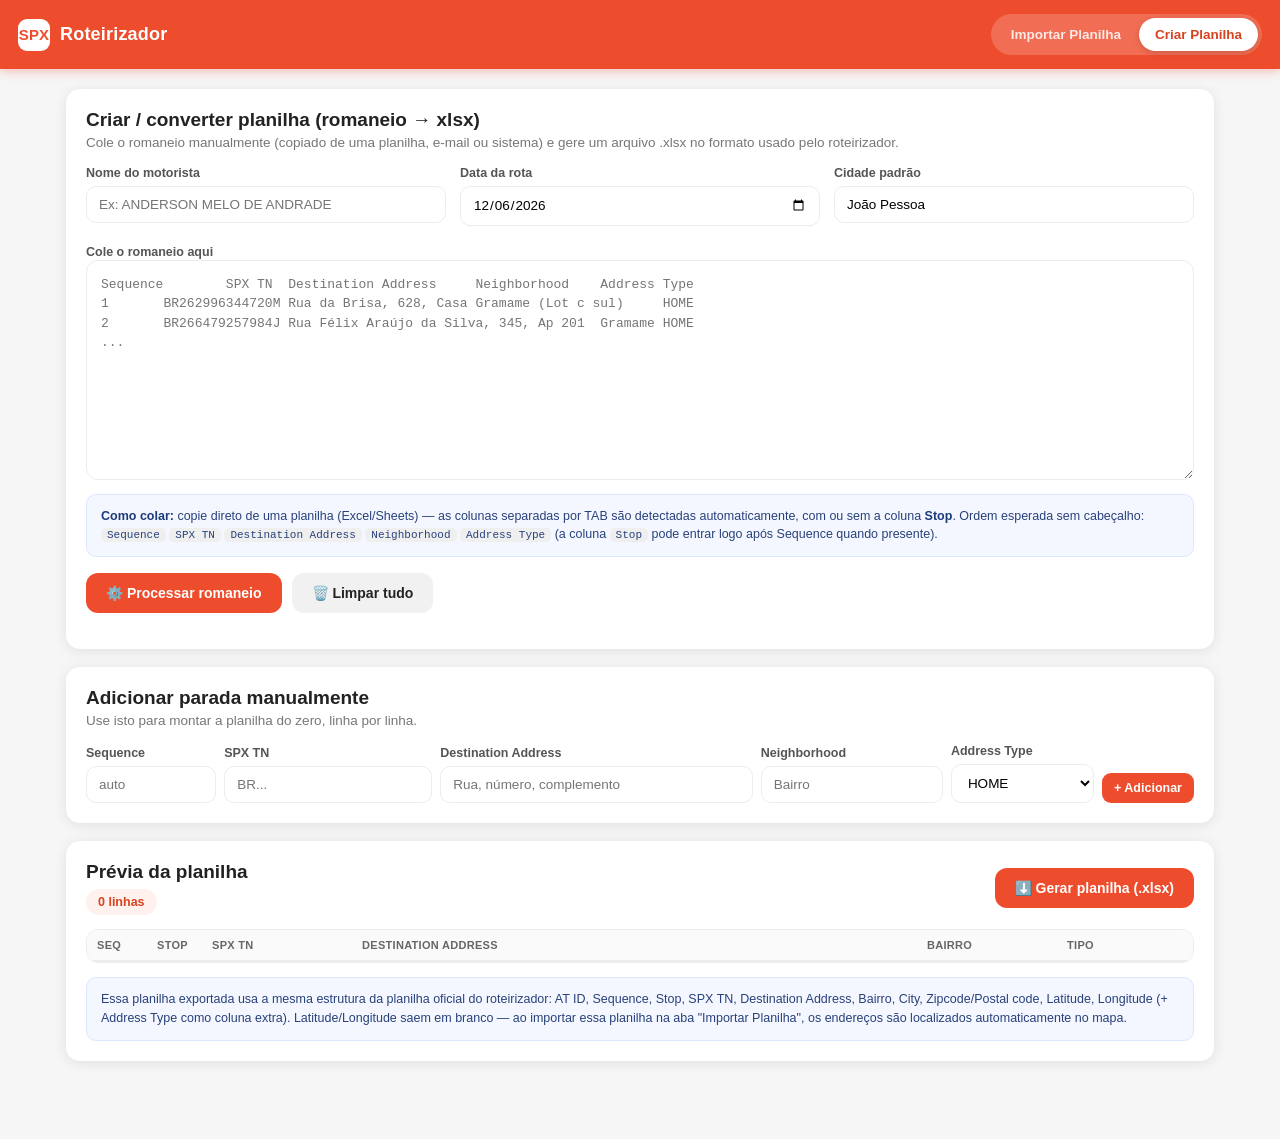
==== criar-planilha.html @ 4bb12d8b "a5t" ====
<!DOCTYPE html>
<html lang="pt-BR">
<head>
<meta charset="UTF-8">
<meta name="viewport" content="width=device-width, initial-scale=1.0">
<title>Roteirizador SPX — Criar Planilha</title>
<link rel="stylesheet" href="css/style.css">
</head>
<body>

<div class="topbar">
  <div class="brand"><span class="box">SPX</span> Roteirizador</div>
  <div class="tabs">
    <a class="tab-btn" href="index.html">Importar Planilha</a>
    <a class="tab-btn active" href="criar-planilha.html">Criar Planilha</a>
  </div>
</div>

<main>

  <div class="card">
    <h2>Criar / converter planilha (romaneio → xlsx)</h2>
    <div class="sub">Cole o romaneio manualmente (copiado de uma planilha, e-mail ou sistema) e gere um arquivo .xlsx no formato usado pelo roteirizador.</div>

    <div class="form-grid">
      <div class="field">
        <label>Nome do motorista</label>
        <input type="text" id="driverName" placeholder="Ex: ANDERSON MELO DE ANDRADE">
      </div>
      <div class="field">
        <label>Data da rota</label>
        <input type="date" id="routeDate">
      </div>
      <div class="field">
        <label>Cidade padrão</label>
        <input type="text" id="defaultCity" value="João Pessoa">
      </div>
    </div>

    <label style="font-size:12.5px;font-weight:700;color:#555;">Cole o romaneio aqui</label>
    <textarea id="romaneioInput" placeholder="Sequence	SPX TN	Destination Address	Neighborhood	Address Type
1	BR262996344720M	Rua da Brisa, 628, Casa	Gramame (Lot c sul)	HOME
2	BR266479257984J	Rua Félix Araújo da Silva, 345, Ap 201	Gramame	HOME
..."></textarea>
    <div class="hint-box">
      <b>Como colar:</b> copie direto de uma planilha (Excel/Sheets) — as colunas separadas por TAB são detectadas automaticamente, com ou sem a coluna <b>Stop</b>. Ordem esperada sem cabeçalho: <span class="kbd">Sequence</span> <span class="kbd">SPX TN</span> <span class="kbd">Destination Address</span> <span class="kbd">Neighborhood</span> <span class="kbd">Address Type</span> (a coluna <span class="kbd">Stop</span> pode entrar logo após Sequence quando presente).
    </div>
    <div class="toolbar">
      <button class="btn btn-primary" id="btnParse">⚙️ Processar romaneio</button>
      <button class="btn btn-ghost" id="btnClearAll">🗑️ Limpar tudo</button>
    </div>
  </div>

  <div class="card">
    <h2>Adicionar parada manualmente</h2>
    <div class="sub">Use isto para montar a planilha do zero, linha por linha.</div>
    <div class="add-row-grid">
      <div class="field"><label>Sequence</label><input type="number" id="mSeq" placeholder="auto"></div>
      <div class="field"><label>SPX TN</label><input type="text" id="mTn" placeholder="BR..."></div>
      <div class="field"><label>Destination Address</label><input type="text" id="mAddr" placeholder="Rua, número, complemento"></div>
      <div class="field"><label>Neighborhood</label><input type="text" id="mBairro" placeholder="Bairro"></div>
      <div class="field">
        <label>Address Type</label>
        <select id="mType"><option>HOME</option><option>OFFICE</option><option>OTHER</option></select>
      </div>
      <button class="btn btn-primary btn-sm" id="btnAddRow">+ Adicionar</button>
    </div>
  </div>

  <div class="card">
    <div style="display:flex;justify-content:space-between;align-items:center;flex-wrap:wrap;gap:10px;margin-bottom:14px;">
      <div>
        <h2 style="margin-bottom:6px;">Prévia da planilha</h2>
        <span class="stat-pill" id="rowCountPill">0 linhas</span>
      </div>
      <button class="btn btn-primary" id="btnExport">⬇️ Gerar planilha (.xlsx)</button>
    </div>
    <div class="table-wrap">
      <table class="preview">
        <thead>
          <tr>
            <th style="width:60px;">Seq</th>
            <th style="width:55px;">Stop</th>
            <th style="width:150px;">SPX TN</th>
            <th>Destination Address</th>
            <th style="width:140px;">Bairro</th>
            <th style="width:100px;">Tipo</th>
            <th style="width:36px;"></th>
          </tr>
        </thead>
        <tbody id="previewBody"></tbody>
      </table>
    </div>
    <div class="hint-box" style="margin-top:14px;">
      Essa planilha exportada usa a mesma estrutura da planilha oficial do roteirizador: AT ID, Sequence, Stop, SPX TN, Destination Address, Bairro, City, Zipcode/Postal code, Latitude, Longitude (+ Address Type como coluna extra). Latitude/Longitude saem em branco — ao importar essa planilha na aba "Importar Planilha", os endereços são localizados automaticamente no mapa.
    </div>
  </div>

</main>

<div class="toast" id="toast"></div>

<script src="vendor/xlsx.full.min.js"></script>
<script src="js/common.js"></script>
<script src="js/convert.js"></script>
</body>
</html>
---- css/style.css ----
:root{
  --spx-orange:#EE4D2D;
  --spx-orange-dark:#D6431F;
  --spx-orange-light:#FFF1EE;
  --bg:#F6F6F6;
  --white:#FFFFFF;
  --text:#222222;
  --muted:#767676;
  --border:#ECECEC;
  --success:#1E8E3E;
  --success-light:#E8F5E9;
  --danger:#D5342E;
  --danger-light:#FDEAEA;
  --radius:14px;
  --radius-sm:9px;
  --shadow:0 2px 14px rgba(0,0,0,.09);
  --shadow-lg:0 8px 30px rgba(0,0,0,.18);
}
*{box-sizing:border-box;}
html,body{margin:0;padding:0;height:100%;}
body{
  font-family:-apple-system,BlinkMacSystemFont,'Segoe UI',Roboto,Arial,sans-serif;
  background:var(--bg);
  color:var(--text);
  -webkit-font-smoothing:antialiased;
}
a{color:inherit;}
button{font-family:inherit;cursor:pointer;}
input,select,textarea{font-family:inherit;}

/* ---------- Top bar ---------- */
.topbar{
  background:var(--spx-orange);
  color:#fff;
  padding:14px 18px;
  display:flex;
  align-items:center;
  justify-content:space-between;
  gap:16px;
  box-shadow:0 2px 10px rgba(238,77,45,.35);
  position:sticky;
  top:0;
  z-index:500;
}
.brand{display:flex;align-items:center;gap:10px;font-weight:800;font-size:18px;letter-spacing:.2px;}
.brand .box{
  width:32px;height:32px;border-radius:9px;background:#fff;color:var(--spx-orange);
  display:flex;align-items:center;justify-content:center;font-weight:800;font-size:15px;
}
.tabs{display:flex;background:rgba(255,255,255,.18);padding:4px;border-radius:999px;gap:2px;}
.tab-btn{
  display:inline-block;text-decoration:none;
  border:none;background:transparent;color:#fff;padding:9px 16px;border-radius:999px;
  font-weight:600;font-size:13.5px;opacity:.85;transition:.15s;white-space:nowrap;
}
.tab-btn.active{background:#fff;color:var(--spx-orange-dark);opacity:1;box-shadow:0 2px 6px rgba(0,0,0,.15);}

main{max-width:1180px;margin:0 auto;padding:20px 16px 60px;}

.card{background:var(--white);border-radius:var(--radius);box-shadow:var(--shadow);padding:20px;margin-bottom:18px;}
.card h2{margin:0 0 4px;font-size:19px;}
.card .sub{color:var(--muted);font-size:13.5px;margin-bottom:16px;}

/* ---------- Dropzone ---------- */
.dropzone{
  display:flex;flex-direction:column;align-items:center;justify-content:center;
  border:2px dashed #F0B7A9;background:var(--spx-orange-light);border-radius:var(--radius);
  padding:38px 20px;text-align:center;cursor:pointer;transition:.15s;
}
.dropzone:hover{background:#FFE7E1;border-color:var(--spx-orange);}
.dropzone .icon{font-size:40px;margin-bottom:10px;}
.dropzone h3{margin:0 0 6px;font-size:16px;color:var(--spx-orange-dark);}
.dropzone p{margin:0;color:var(--muted);font-size:13px;}
.dropzone input{display:none;}

.btn{
  border:none;border-radius:12px;padding:12px 20px;font-weight:700;font-size:14px;
  display:inline-flex;align-items:center;justify-content:center;gap:8px;transition:.12s;
}
.btn-primary{background:var(--spx-orange);color:#fff;}
.btn-primary:hover{background:var(--spx-orange-dark);}
.btn-outline{background:#fff;color:var(--spx-orange);border:1.5px solid var(--spx-orange);}
.btn-outline:hover{background:var(--spx-orange-light);}
.btn-ghost{background:#F1F1F1;color:var(--text);}
.btn-ghost:hover{background:#E7E7E7;}
.btn-success{background:var(--success);color:#fff;}
.btn-danger{background:var(--danger);color:#fff;}
.btn-sm{padding:8px 12px;font-size:12.5px;border-radius:9px;}
.btn-block{width:100%;}
.btn:disabled{opacity:.45;cursor:not-allowed;}

/* ---------- Route screen layout ---------- */
.route-layout{display:flex;gap:16px;align-items:flex-start;}
.route-list-panel{width:400px;flex-shrink:0;background:var(--white);border-radius:var(--radius);box-shadow:var(--shadow);overflow:hidden;}
.route-map-panel{flex:1;min-width:0;background:var(--white);border-radius:var(--radius);box-shadow:var(--shadow);overflow:hidden;}
#map{width:100%;height:560px;}
@media (max-width:960px){
  .route-layout{flex-direction:column;}
  .route-list-panel{width:100%;order:2;}
  .route-map-panel{width:100%;order:1;}
  #map{height:320px;}
}

.route-header{padding:16px 18px;border-bottom:1px solid var(--border);}
.route-header .title{font-weight:800;font-size:15.5px;margin-bottom:2px;}
.route-header .stats{color:var(--muted);font-size:12.5px;}
.route-actions{display:flex;gap:8px;padding:12px 18px;border-bottom:1px solid var(--border);flex-wrap:wrap;}
.savings-banner{
  margin:0 18px;margin-top:12px;background:var(--success-light);color:#1B5E20;border-radius:10px;
  padding:10px 14px;font-size:13px;font-weight:600;display:flex;align-items:center;justify-content:space-between;
}
.savings-banner button{background:none;border:none;color:#1B5E20;font-weight:800;cursor:pointer;font-size:14px;}
.savings-banner.geo{background:#FFF4E5;color:#8A5300;justify-content:flex-start;}

.stop-list{max-height:640px;overflow-y:auto;}
.stop-row{
  display:flex;gap:12px;align-items:flex-start;padding:13px 18px;border-bottom:1px solid var(--border);cursor:pointer;transition:.1s;
}
.stop-row:hover{background:#FAFAFA;}
.stop-row .badge{
  width:28px;height:28px;border-radius:50%;background:var(--spx-orange);color:#fff;font-weight:800;font-size:12.5px;
  display:flex;align-items:center;justify-content:center;flex-shrink:0;margin-top:1px;
}
.stop-row.delivered .badge{background:var(--success);}
.stop-row.not_delivered .badge{background:var(--danger);}
.stop-row .info{flex:1;min-width:0;}
.stop-row .addr{font-weight:600;font-size:13.5px;line-height:1.35;}
.stop-row .meta{color:var(--muted);font-size:12px;margin-top:3px;}
.stop-row .tags{margin-top:6px;display:flex;flex-wrap:wrap;gap:5px;}
.tag{background:#F1F1F1;color:#555;font-size:10.5px;font-weight:600;padding:2px 7px;border-radius:6px;}
.tag.orig{background:var(--spx-orange-light);color:var(--spx-orange-dark);}
.empty-hint{padding:40px 20px;text-align:center;color:var(--muted);font-size:13.5px;}

/* ---------- Wizard overlay ---------- */
.overlay{
  position:fixed;inset:0;background:var(--spx-orange);color:#fff;z-index:1000;
  display:flex;flex-direction:column;padding:0;
}
.overlay.hidden{display:none;}
.overlay-body{flex:1;overflow-y:auto;padding:48px 28px 20px;max-width:560px;margin:0 auto;width:100%;}
.overlay h1{font-size:26px;line-height:1.3;font-weight:800;margin-bottom:14px;}
.overlay p.desc{font-size:15px;opacity:.92;line-height:1.5;}
.overlay-footer{
  display:flex;justify-content:space-between;align-items:center;padding:18px 28px;max-width:560px;margin:0 auto;width:100%;
}
.overlay-footer .link-btn{background:none;border:none;color:#fff;font-weight:700;font-size:14.5px;}
.overlay-footer .btn-primary{background:#fff;color:var(--spx-orange-dark);}
.overlay-footer .btn-primary:hover{background:#FFEFEA;}

.field-check{
  display:flex;align-items:flex-start;gap:14px;padding:14px 0;border-bottom:1px solid rgba(255,255,255,.22);cursor:pointer;
}
.field-check input{margin-top:3px;width:19px;height:19px;accent-color:#fff;}
.field-check .fname{font-weight:700;font-size:15px;}
.field-check .fsample{opacity:.75;font-size:12.5px;margin-top:2px;}

/* ---------- Stop detail sheet ---------- */
.sheet-backdrop{position:fixed;inset:0;background:rgba(0,0,0,.35);z-index:900;display:none;}
.sheet-backdrop.show{display:block;}
.sheet{
  position:fixed;left:0;right:0;bottom:0;background:#fff;z-index:901;border-radius:20px 20px 0 0;
  box-shadow:var(--shadow-lg);max-width:520px;margin:0 auto;transform:translateY(105%);transition:transform .22s ease;
  max-height:85vh;overflow-y:auto;
}
.sheet.show{transform:translateY(0);}
.sheet-handle{width:40px;height:4px;background:#DDD;border-radius:3px;margin:10px auto 0;}
.sheet-head{display:flex;justify-content:space-between;align-items:flex-start;padding:14px 20px 6px;}
.sheet-head h3{margin:0;font-size:17px;line-height:1.3;}
.sheet-head .close-x{background:#F1F1F1;border:none;border-radius:50%;width:30px;height:30px;font-size:15px;flex-shrink:0;margin-left:10px;}
.sheet-sub{padding:0 20px;color:var(--muted);font-size:12.5px;margin-bottom:14px;}
.sheet-actions{display:grid;grid-template-columns:1fr 1fr 1fr;gap:8px;padding:0 20px 20px;}
.sheet-actions .btn{flex-direction:column;gap:4px;padding:12px 6px;font-size:12px;}
.sheet-actions .btn.active-status{outline:2.5px solid currentColor;}
.sheet-row{display:flex;justify-content:space-between;gap:10px;padding:12px 20px;border-top:1px solid var(--border);font-size:13.5px;}
.sheet-row .k{color:var(--muted);}
.sheet-row .v{font-weight:600;text-align:right;}
.sheet-bottom-space{height:14px;}

/* map pins */
.pin{
  width:30px;height:30px;border-radius:50% 50% 50% 0;transform:rotate(-45deg);
  background:var(--spx-orange);border:2px solid #fff;box-shadow:0 2px 6px rgba(0,0,0,.35);
  display:flex;align-items:center;justify-content:center;color:#fff;font-weight:800;font-size:11.5px;
}
.pin span{transform:rotate(45deg);}

/* ---------- Page 2 (Criar Planilha) ---------- */
.form-grid{display:grid;grid-template-columns:repeat(3,1fr);gap:14px;margin-bottom:16px;}
@media (max-width:760px){.form-grid{grid-template-columns:1fr;}}
.field label{display:block;font-size:12.5px;font-weight:700;color:#555;margin-bottom:6px;}
.field input,.field select{
  width:100%;padding:10px 12px;border:1.5px solid var(--border);border-radius:10px;font-size:13.5px;background:#fff;
}
.field input:focus,.field select:focus,textarea:focus{outline:none;border-color:var(--spx-orange);}
textarea#romaneioInput{
  width:100%;min-height:220px;border:1.5px solid var(--border);border-radius:12px;padding:14px;font-size:13px;
  font-family:'SFMono-Regular',Consolas,monospace;resize:vertical;line-height:1.5;
}
.hint-box{background:#F4F7FF;border:1px solid #DCE6FF;color:#28417A;border-radius:10px;padding:12px 14px;font-size:12.5px;line-height:1.5;margin-top:10px;}
.hint-box b{color:#1B3B7A;}
.toolbar{display:flex;gap:10px;flex-wrap:wrap;margin:16px 0;}
.add-row-grid{display:grid;grid-template-columns:1fr 1.6fr 2.4fr 1.4fr 1.1fr auto;gap:8px;margin-top:8px;align-items:end;}
@media (max-width:900px){.add-row-grid{grid-template-columns:1fr 1fr;}}

table.preview{width:100%;border-collapse:collapse;font-size:12.5px;}
table.preview th{
  background:#FAFAFA;text-align:left;padding:9px 10px;color:#666;font-weight:700;font-size:11px;
  text-transform:uppercase;letter-spacing:.3px;border-bottom:2px solid var(--border);position:sticky;top:0;
}
table.preview td{padding:6px 8px;border-bottom:1px solid var(--border);vertical-align:middle;}
table.preview input{width:100%;border:1px solid transparent;background:transparent;padding:5px 6px;border-radius:6px;font-size:12.5px;}
table.preview input:hover{border-color:var(--border);}
table.preview input:focus{border-color:var(--spx-orange);background:#fff;outline:none;}
table.preview select{border:1px solid transparent;background:transparent;padding:5px 4px;border-radius:6px;font-size:12.3px;}
.table-wrap{max-height:520px;overflow:auto;border:1px solid var(--border);border-radius:12px;}
.row-del{background:none;border:none;color:var(--danger);font-size:15px;font-weight:800;padding:2px 6px;}
.stat-pill{display:inline-flex;align-items:center;gap:6px;background:var(--spx-orange-light);color:var(--spx-orange-dark);
  font-weight:700;font-size:12.5px;padding:6px 12px;border-radius:999px;margin-right:8px;}
.toast{
  position:fixed;bottom:26px;left:50%;transform:translateX(-50%);background:#222;color:#fff;padding:12px 20px;
  border-radius:10px;font-size:13.5px;font-weight:600;z-index:1200;box-shadow:var(--shadow-lg);opacity:0;
  transition:opacity .2s;pointer-events:none;max-width:90vw;text-align:center;
}
.toast.show{opacity:1;}
.kbd{background:#EFEFEF;border-radius:5px;padding:1px 6px;font-size:11px;font-family:monospace;}
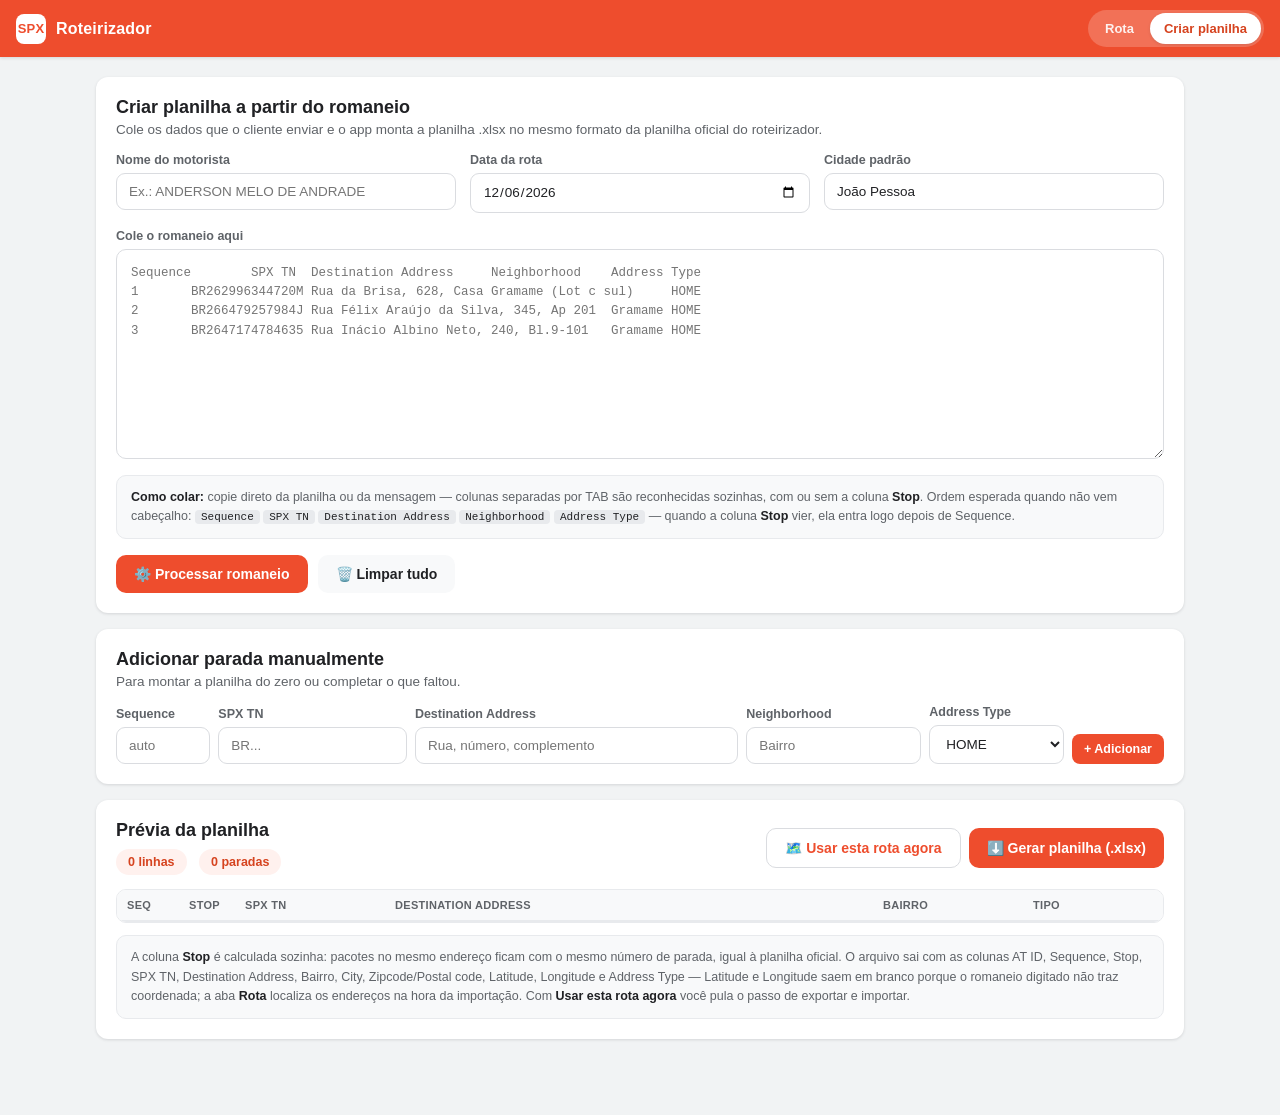
==== commit baca9244: "att mapa" ====
--- a/criar-planilha.html
+++ b/criar-planilha.html
@@ -1,31 +1,38 @@
 <!DOCTYPE html>
-<html lang="pt-BR">
+<html lang="pt-BR" data-theme="shopee">
 <head>
 <meta charset="UTF-8">
 <meta name="viewport" content="width=device-width, initial-scale=1.0">
-<title>Roteirizador SPX — Criar Planilha</title>
-<link rel="stylesheet" href="css/style.css">
+<title>Roteirizador SPX — Criar planilha</title>
+<link rel="stylesheet" href="css/theme.css">
+<link rel="stylesheet" href="css/app.css">
+<link rel="stylesheet" href="css/builder.css">
 </head>
 <body>
 
 <div class="topbar">
   <div class="brand"><span class="box">SPX</span> Roteirizador</div>
-  <div class="tabs">
-    <a class="tab-btn" href="index.html">Importar Planilha</a>
-    <a class="tab-btn active" href="criar-planilha.html">Criar Planilha</a>
+  <div class="topbar-right">
+    <div class="tabs">
+      <a class="tab-btn" href="index.html">Rota</a>
+      <a class="tab-btn active" href="criar-planilha.html">Criar planilha</a>
+    </div>
   </div>
 </div>
 
-<main>
+<div class="builder-main">
 
   <div class="card">
-    <h2>Criar / converter planilha (romaneio → xlsx)</h2>
-    <div class="sub">Cole o romaneio manualmente (copiado de uma planilha, e-mail ou sistema) e gere um arquivo .xlsx no formato usado pelo roteirizador.</div>
+    <h2>Criar planilha a partir do romaneio</h2>
+    <div class="sub">
+      Cole os dados que o cliente enviar e o app monta a planilha .xlsx no mesmo formato
+      da planilha oficial do roteirizador.
+    </div>
 
     <div class="form-grid">
       <div class="field">
         <label>Nome do motorista</label>
-        <input type="text" id="driverName" placeholder="Ex: ANDERSON MELO DE ANDRADE">
+        <input type="text" id="driverName" placeholder="Ex.: ANDERSON MELO DE ANDRADE">
       </div>
       <div class="field">
         <label>Data da rota</label>
@@ -37,14 +44,23 @@
       </div>
     </div>
 
-    <label style="font-size:12.5px;font-weight:700;color:#555;">Cole o romaneio aqui</label>
-    <textarea id="romaneioInput" placeholder="Sequence	SPX TN	Destination Address	Neighborhood	Address Type
+    <div class="field">
+      <label>Cole o romaneio aqui</label>
+      <textarea id="romaneioInput" placeholder="Sequence	SPX TN	Destination Address	Neighborhood	Address Type
 1	BR262996344720M	Rua da Brisa, 628, Casa	Gramame (Lot c sul)	HOME
 2	BR266479257984J	Rua Félix Araújo da Silva, 345, Ap 201	Gramame	HOME
-..."></textarea>
+3	BR2647174784635	Rua Inácio Albino Neto, 240, Bl.9-101	Gramame	HOME"></textarea>
+    </div>
+
     <div class="hint-box">
-      <b>Como colar:</b> copie direto de uma planilha (Excel/Sheets) — as colunas separadas por TAB são detectadas automaticamente, com ou sem a coluna <b>Stop</b>. Ordem esperada sem cabeçalho: <span class="kbd">Sequence</span> <span class="kbd">SPX TN</span> <span class="kbd">Destination Address</span> <span class="kbd">Neighborhood</span> <span class="kbd">Address Type</span> (a coluna <span class="kbd">Stop</span> pode entrar logo após Sequence quando presente).
+      <b>Como colar:</b> copie direto da planilha ou da mensagem — colunas separadas por TAB
+      são reconhecidas sozinhas, com ou sem a coluna <b>Stop</b>. Ordem esperada quando não vem
+      cabeçalho: <span class="kbd">Sequence</span> <span class="kbd">SPX TN</span>
+      <span class="kbd">Destination Address</span> <span class="kbd">Neighborhood</span>
+      <span class="kbd">Address Type</span> — quando a coluna <b>Stop</b> vier, ela entra logo
+      depois de Sequence.
     </div>
+
     <div class="toolbar">
       <button class="btn btn-primary" id="btnParse">⚙️ Processar romaneio</button>
       <button class="btn btn-ghost" id="btnClearAll">🗑️ Limpar tudo</button>
@@ -53,7 +69,7 @@
 
   <div class="card">
     <h2>Adicionar parada manualmente</h2>
-    <div class="sub">Use isto para montar a planilha do zero, linha por linha.</div>
+    <div class="sub">Para montar a planilha do zero ou completar o que faltou.</div>
     <div class="add-row-grid">
       <div class="field"><label>Sequence</label><input type="number" id="mSeq" placeholder="auto"></div>
       <div class="field"><label>SPX TN</label><input type="text" id="mTn" placeholder="BR..."></div>
@@ -68,40 +84,54 @@
   </div>
 
   <div class="card">
-    <div style="display:flex;justify-content:space-between;align-items:center;flex-wrap:wrap;gap:10px;margin-bottom:14px;">
+    <div class="builder-head">
       <div>
-        <h2 style="margin-bottom:6px;">Prévia da planilha</h2>
+        <h2 style="margin-bottom:8px">Prévia da planilha</h2>
         <span class="stat-pill" id="rowCountPill">0 linhas</span>
+        <span class="stat-pill" id="stopCountPill">0 paradas</span>
       </div>
-      <button class="btn btn-primary" id="btnExport">⬇️ Gerar planilha (.xlsx)</button>
+      <div class="actions">
+        <button class="btn btn-outline" id="btnUseNow">🗺️ Usar esta rota agora</button>
+        <button class="btn btn-primary" id="btnExport">⬇️ Gerar planilha (.xlsx)</button>
+      </div>
     </div>
+
     <div class="table-wrap">
       <table class="preview">
         <thead>
           <tr>
-            <th style="width:60px;">Seq</th>
-            <th style="width:55px;">Stop</th>
-            <th style="width:150px;">SPX TN</th>
+            <th style="width:62px">Seq</th>
+            <th style="width:56px">Stop</th>
+            <th style="width:150px">SPX TN</th>
             <th>Destination Address</th>
-            <th style="width:140px;">Bairro</th>
-            <th style="width:100px;">Tipo</th>
-            <th style="width:36px;"></th>
+            <th style="width:150px">Bairro</th>
+            <th style="width:104px">Tipo</th>
+            <th style="width:36px"></th>
           </tr>
         </thead>
         <tbody id="previewBody"></tbody>
       </table>
     </div>
-    <div class="hint-box" style="margin-top:14px;">
-      Essa planilha exportada usa a mesma estrutura da planilha oficial do roteirizador: AT ID, Sequence, Stop, SPX TN, Destination Address, Bairro, City, Zipcode/Postal code, Latitude, Longitude (+ Address Type como coluna extra). Latitude/Longitude saem em branco — ao importar essa planilha na aba "Importar Planilha", os endereços são localizados automaticamente no mapa.
+
+    <div class="hint-box">
+      A coluna <b>Stop</b> é calculada sozinha: pacotes no mesmo endereço ficam com o mesmo
+      número de parada, igual à planilha oficial. O arquivo sai com as colunas
+      AT ID, Sequence, Stop, SPX TN, Destination Address, Bairro, City, Zipcode/Postal code,
+      Latitude, Longitude e Address Type — Latitude e Longitude saem em branco porque o
+      romaneio digitado não traz coordenada; a aba <b>Rota</b> localiza os endereços na hora
+      da importação. Com <b>Usar esta rota agora</b> você pula o passo de exportar e importar.
     </div>
   </div>
 
-</main>
+</div>
 
 <div class="toast" id="toast"></div>
 
 <script src="vendor/xlsx.full.min.js"></script>
-<script src="js/common.js"></script>
-<script src="js/convert.js"></script>
+<script src="js/core/utils.js"></script>
+<script src="js/core/columns.js"></script>
+<script src="js/core/settings.js"></script>
+<script src="js/core/sheet-io.js"></script>
+<script src="js/builder/builder.js"></script>
 </body>
 </html>
--- a/css/theme.css
+++ b/css/theme.css
@@ -0,0 +1,52 @@
+/* ======================================================================
+   Roteirizador SPX — temas
+   Tema padrão: laranja Shopee. Tema alternativo: azul Spoke.
+   Trocado por data-theme no <html> (ver js/core/settings.js).
+====================================================================== */
+
+:root,
+html[data-theme="shopee"]{
+  --primary:#EE4D2D;
+  --primary-dark:#D6431F;
+  --primary-light:#FFF1EE;
+  --primary-contrast:#FFFFFF;
+  --pin:#EE4D2D;
+}
+
+html[data-theme="spoke"]{
+  --primary:#1A73E8;
+  --primary-dark:#1557B0;
+  --primary-light:#E8F0FE;
+  --primary-contrast:#FFFFFF;
+  --pin:#1A73E8;
+}
+
+:root{
+  /* neutros e status (iguais nos dois temas) */
+  --bg:#F1F3F4;
+  --surface:#FFFFFF;
+  --surface-2:#F8F9FA;
+  --text:#202124;
+  --text-2:#5F6368;
+  --text-3:#80868B;
+  --border:#E8EAED;
+  --border-2:#DADCE0;
+
+  --success:#1E8E3E;
+  --success-light:#E6F4EA;
+  --danger:#D93025;
+  --danger-light:#FCE8E6;
+  --warn:#E37400;
+  --warn-light:#FEF7E0;
+
+  --radius:12px;
+  --radius-lg:20px;
+  --radius-pill:999px;
+
+  --shadow-1:0 1px 3px rgba(60,64,67,.16);
+  --shadow-2:0 2px 10px rgba(60,64,67,.18);
+  --shadow-3:0 8px 28px rgba(60,64,67,.26);
+
+  --sheet-max:520px;
+  --panel-w:420px;
+}
--- a/css/app.css
+++ b/css/app.css
@@ -0,0 +1,119 @@
+/* ======================================================================
+   Roteirizador SPX — base compartilhada pelas duas páginas
+====================================================================== */
+
+*{box-sizing:border-box;}
+html,body{margin:0;padding:0;height:100%;}
+body{
+  font-family:-apple-system,BlinkMacSystemFont,'Segoe UI',Roboto,Arial,sans-serif;
+  background:var(--bg);
+  color:var(--text);
+  -webkit-font-smoothing:antialiased;
+  overscroll-behavior:none;
+}
+a{color:inherit;}
+button{font-family:inherit;cursor:pointer;}
+input,select,textarea{font-family:inherit;}
+h1,h2,h3,h4{margin:0;}
+
+/* ---------- Barra superior ---------- */
+.topbar{
+  background:var(--primary);
+  color:var(--primary-contrast);
+  padding:10px 16px;
+  display:flex;align-items:center;justify-content:space-between;gap:14px;
+  box-shadow:var(--shadow-1);
+  position:relative;z-index:600;
+  flex-shrink:0;
+}
+.brand{display:flex;align-items:center;gap:10px;font-weight:700;font-size:16px;letter-spacing:.2px;}
+.brand .box{
+  width:30px;height:30px;border-radius:8px;background:#fff;color:var(--primary);
+  display:flex;align-items:center;justify-content:center;font-weight:800;font-size:13px;flex-shrink:0;
+}
+.topbar-right{display:flex;align-items:center;gap:10px;}
+.tabs{display:flex;background:rgba(255,255,255,.2);padding:3px;border-radius:var(--radius-pill);gap:2px;}
+.tab-btn{
+  display:inline-block;text-decoration:none;border:none;background:transparent;
+  color:#fff;padding:8px 14px;border-radius:var(--radius-pill);
+  font-weight:600;font-size:13px;opacity:.9;transition:.15s;white-space:nowrap;
+}
+.tab-btn.active{background:#fff;color:var(--primary-dark);opacity:1;box-shadow:var(--shadow-1);}
+.icon-btn{
+  width:36px;height:36px;border-radius:50%;border:none;background:rgba(255,255,255,.18);
+  color:#fff;font-size:16px;display:flex;align-items:center;justify-content:center;transition:.15s;
+}
+.icon-btn:hover{background:rgba(255,255,255,.3);}
+
+/* ---------- Botões ---------- */
+.btn{
+  border:none;border-radius:10px;padding:11px 18px;font-weight:600;font-size:14px;
+  display:inline-flex;align-items:center;justify-content:center;gap:8px;transition:.12s;
+  background:var(--surface-2);color:var(--text);
+}
+.btn:hover{filter:brightness(.96);}
+.btn-primary{background:var(--primary);color:var(--primary-contrast);}
+.btn-primary:hover{background:var(--primary-dark);filter:none;}
+.btn-outline{background:var(--surface);color:var(--primary);border:1.5px solid var(--border-2);}
+.btn-outline:hover{background:var(--primary-light);}
+.btn-ghost{background:var(--surface-2);color:var(--text);}
+.btn-success{background:var(--success);color:#fff;}
+.btn-danger{background:var(--danger);color:#fff;}
+.btn-sm{padding:8px 12px;font-size:12.5px;border-radius:8px;}
+.btn-lg{padding:14px 22px;font-size:15px;border-radius:12px;}
+.btn-block{width:100%;}
+.btn:disabled{opacity:.45;cursor:not-allowed;}
+.link-btn{background:none;border:none;color:var(--primary);font-weight:600;font-size:14px;padding:8px;}
+
+/* ---------- Cartões e formulários ---------- */
+.card{background:var(--surface);border-radius:var(--radius);box-shadow:var(--shadow-1);padding:20px;margin-bottom:16px;}
+.card h2{font-size:18px;margin-bottom:4px;}
+.card .sub{color:var(--text-2);font-size:13.5px;margin-bottom:16px;}
+.field label{display:block;font-size:12.5px;font-weight:600;color:var(--text-2);margin-bottom:6px;}
+.field input,.field select,.field textarea{
+  width:100%;padding:10px 12px;border:1.5px solid var(--border-2);border-radius:9px;
+  font-size:13.5px;background:var(--surface);color:var(--text);
+}
+.field input:focus,.field select:focus,textarea:focus{outline:none;border-color:var(--primary);}
+.hint-box{
+  background:var(--surface-2);border:1px solid var(--border);color:var(--text-2);
+  border-radius:10px;padding:12px 14px;font-size:12.5px;line-height:1.55;margin-top:12px;
+}
+.hint-box b{color:var(--text);}
+.kbd{background:var(--border);border-radius:4px;padding:1px 6px;font-size:11px;font-family:ui-monospace,Consolas,monospace;color:var(--text);}
+
+/* ---------- Toast ---------- */
+.toast{
+  position:fixed;bottom:24px;left:50%;transform:translateX(-50%) translateY(8px);
+  background:#323232;color:#fff;padding:12px 20px;border-radius:8px;
+  font-size:13.5px;font-weight:500;z-index:3000;box-shadow:var(--shadow-3);
+  opacity:0;transition:opacity .2s,transform .2s;pointer-events:none;
+  max-width:92vw;text-align:center;
+}
+.toast.show{opacity:1;transform:translateX(-50%) translateY(0);}
+
+/* ---------- Modal ---------- */
+.modal-backdrop{
+  position:fixed;inset:0;background:rgba(32,33,36,.5);z-index:2000;
+  display:none;align-items:center;justify-content:center;padding:20px;
+}
+.modal-backdrop.show{display:flex;}
+.modal{
+  background:var(--surface);border-radius:var(--radius-lg);box-shadow:var(--shadow-3);
+  width:100%;max-width:460px;max-height:86vh;overflow-y:auto;
+}
+.modal-head{padding:20px 22px 6px;display:flex;justify-content:space-between;align-items:flex-start;gap:12px;}
+.modal-head h3{font-size:18px;}
+.modal-body{padding:12px 22px 4px;}
+.modal-body .field{margin-bottom:14px;}
+.modal-foot{padding:14px 22px 20px;display:flex;justify-content:flex-end;gap:10px;}
+.close-x{
+  background:var(--surface-2);border:none;border-radius:50%;width:32px;height:32px;
+  font-size:15px;color:var(--text-2);flex-shrink:0;display:flex;align-items:center;justify-content:center;
+}
+.seg{display:flex;gap:8px;}
+.seg-opt{
+  flex:1;border:1.5px solid var(--border-2);background:var(--surface);border-radius:9px;
+  padding:10px;font-size:13px;font-weight:600;color:var(--text-2);
+}
+.seg-opt.active{border-color:var(--primary);background:var(--primary-light);color:var(--primary-dark);}
--- a/css/builder.css
+++ b/css/builder.css
@@ -0,0 +1,42 @@
+/* ======================================================================
+   Roteirizador SPX — página "Criar Planilha"
+====================================================================== */
+
+.builder-main{max-width:1120px;margin:0 auto;padding:20px 16px 60px;}
+
+.form-grid{display:grid;grid-template-columns:repeat(3,1fr);gap:14px;margin-bottom:16px;}
+@media (max-width:760px){.form-grid{grid-template-columns:1fr;}}
+
+textarea#romaneioInput{
+  width:100%;min-height:210px;border:1.5px solid var(--border-2);border-radius:10px;
+  padding:14px;font-size:12.5px;font-family:ui-monospace,'SFMono-Regular',Consolas,monospace;
+  resize:vertical;line-height:1.55;background:var(--surface);color:var(--text);
+}
+
+.toolbar{display:flex;gap:10px;flex-wrap:wrap;margin:16px 0 0;}
+
+.add-row-grid{display:grid;grid-template-columns:.7fr 1.4fr 2.4fr 1.3fr 1fr auto;gap:8px;align-items:end;}
+@media (max-width:900px){.add-row-grid{grid-template-columns:1fr 1fr;}}
+
+.table-wrap{max-height:520px;overflow:auto;border:1px solid var(--border);border-radius:10px;}
+table.preview{width:100%;border-collapse:collapse;font-size:12.5px;}
+table.preview th{
+  background:var(--surface-2);text-align:left;padding:9px 10px;color:var(--text-2);
+  font-weight:700;font-size:11px;text-transform:uppercase;letter-spacing:.3px;
+  border-bottom:2px solid var(--border);position:sticky;top:0;z-index:1;
+}
+table.preview td{padding:5px 8px;border-bottom:1px solid var(--border);vertical-align:middle;}
+table.preview input,table.preview select{
+  width:100%;border:1px solid transparent;background:transparent;padding:5px 6px;
+  border-radius:6px;font-size:12.5px;color:var(--text);
+}
+table.preview input:hover{border-color:var(--border-2);}
+table.preview input:focus,table.preview select:focus{border-color:var(--primary);background:var(--surface);outline:none;}
+.row-del{background:none;border:none;color:var(--danger);font-size:15px;font-weight:700;padding:2px 6px;}
+.stat-pill{
+  display:inline-flex;align-items:center;gap:6px;background:var(--primary-light);
+  color:var(--primary-dark);font-weight:600;font-size:12.5px;padding:6px 12px;
+  border-radius:var(--radius-pill);margin-right:8px;
+}
+.builder-head{display:flex;justify-content:space-between;align-items:center;flex-wrap:wrap;gap:10px;margin-bottom:14px;}
+.builder-head .actions{display:flex;gap:8px;flex-wrap:wrap;}
